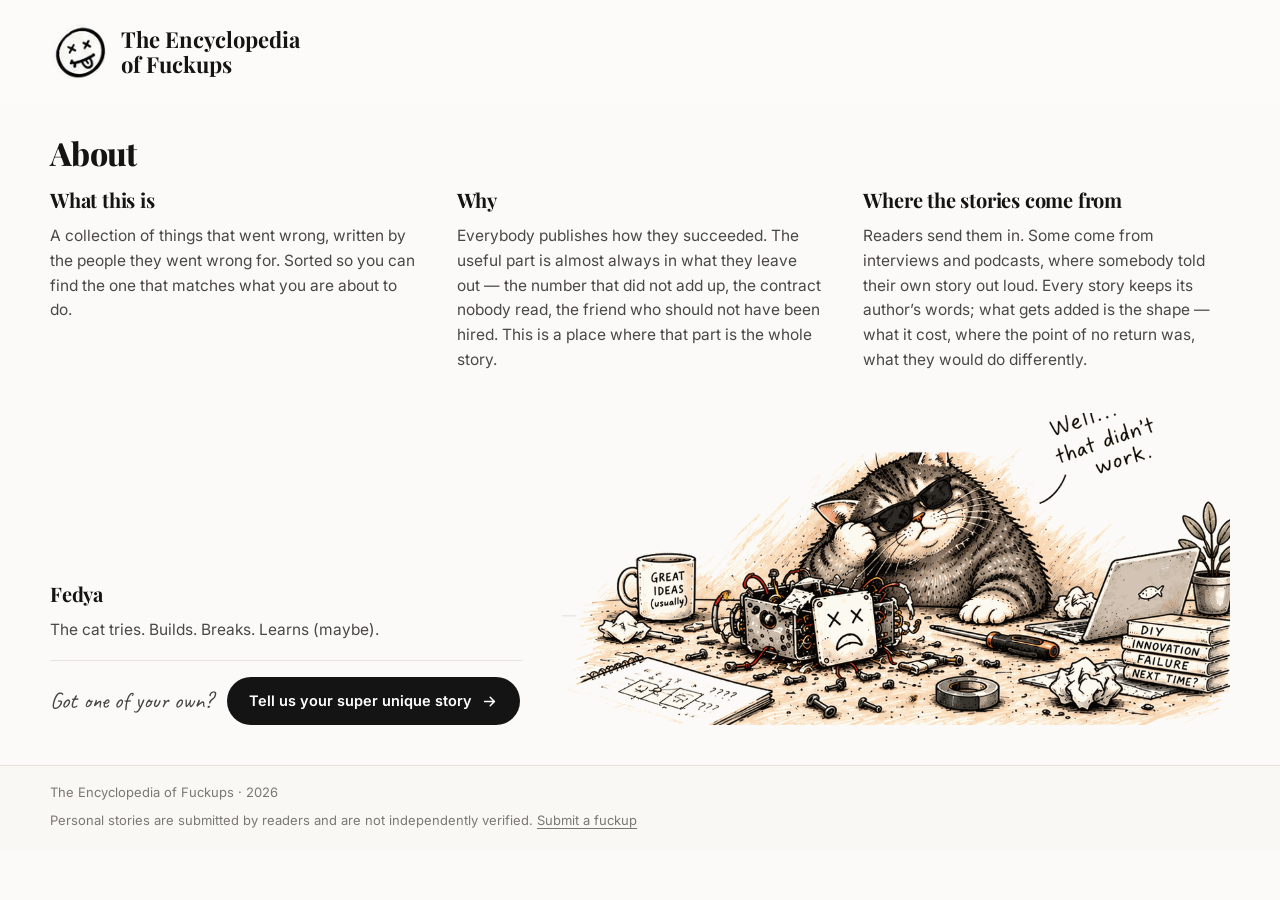
==== about.html @ d8424cf7 "About: убрал режим 'в один экран', вернул страницу в общую рамку" ====
<!doctype html>
<html lang="en">
<head>
<meta charset="utf-8">
<meta name="viewport" content="width=device-width, initial-scale=1">
<title>About — The Encyclopedia of Fuckups</title>
<link rel="preconnect" href="https://fonts.googleapis.com">
<link rel="preconnect" href="https://fonts.gstatic.com" crossorigin>
<link href="https://fonts.googleapis.com/css2?family=Caveat:wght@500;600&family=Playfair+Display:wght@700;800&family=Inter:wght@400;500;600&display=swap" rel="stylesheet">
<link rel="stylesheet" href="assets/css/style.css">
<style>
.about{padding:32px 0 40px}
h1{
  font-family:var(--serif);font-weight:800;
  font-size:clamp(26px,2.6vw,32px);line-height:1.06;
  letter-spacing:-.02em;margin:0 0 14px;
}
.blocks{display:grid;grid-template-columns:repeat(3,minmax(0,1fr));gap:20px 40px}
.lower{display:grid;grid-template-columns:40% minmax(0,1fr);gap:0 40px;align-items:end;margin-top:40px}
.lower-col{min-width:0}
.about-art{margin:0;min-width:0}
.about-art img{display:block;width:100%;height:auto}
.block h2{
  font-family:var(--serif);font-weight:700;font-size:20px;
  letter-spacing:-.01em;margin:0 0 8px;
}
.block p{font-size:15.5px;line-height:1.6;color:var(--body);margin:0}
.cta{
  display:flex;flex-wrap:wrap;align-items:center;gap:14px;
  border-top:1px solid var(--line);margin-top:18px;padding-top:16px;
}
.cta p{margin:0;font-family:var(--hand);font-size:23px;color:var(--ink-2)}
.cta a{
  display:inline-flex;align-items:center;gap:9px;background:var(--ink);color:#fff;
  border-radius:999px;font-weight:600;font-size:14.5px;padding:12px 22px;
}
.cta a:hover{background:#2c2c2c}

footer{padding:16px 0 18px}
footer .wrap.foot-grid{display:block}
.foot-text p{margin:0 0 8px;max-width:none}
.foot-text p:last-child{margin-bottom:0}

@media(max-width:1100px){
  .blocks{grid-template-columns:repeat(2,minmax(0,1fr))}
  .lower{grid-template-columns:1fr}
}
@media(max-width:900px){
  h1{font-size:32px;margin-bottom:24px}
  .blocks{grid-template-columns:1fr;gap:28px}
  .lower{grid-template-columns:1fr;gap:26px;margin-top:30px}
}
</style>
</head>
<body>

<header>
  <div class="wrap nav">
    <a class="brand" href="index.html">
      <img src="assets/img/logo.jpeg" alt="The Encyclopedia of Fuckups">
      <span class="brand-name">The Encyclopedia<br>of Fuckups</span>
    </a>
  </div>
</header>

<main>
<section class="about">
  <div class="wrap">
    <h1>About</h1>

    <div class="blocks">
      <div class="block">
        <h2>What this is</h2>
        <p>A collection of things that went wrong, written by the people they went wrong for. Sorted so you can find the one that matches what you are about to do.</p>
      </div>

      <div class="block">
        <h2>Why</h2>
        <p>Everybody publishes how they succeeded. The useful part is almost always in what they leave out &mdash; the number that did not add up, the contract nobody read, the friend who should not have been hired. This is a place where that part is the whole story.</p>
      </div>

      <div class="block">
        <h2>Where the stories come from</h2>
        <p>Readers send them in. Some come from interviews and podcasts, where somebody told their own story out loud. Every story keeps its author&rsquo;s words; what gets added is the shape &mdash; what it cost, where the point of no return was, what they would do differently.</p>
      </div>

    </div>

    <div class="lower">
      <div class="lower-col">
        <div class="block">
          <h2>Fedya</h2>
          <p>The cat tries. Builds. Breaks. Learns (maybe).</p>
        </div>

        <div class="cta">
          <p>Got one of your own?</p>
          <a href="submit.html">Tell us your super unique story
            <svg width="17" height="17" viewBox="0 0 24 24" fill="none" stroke="currentColor" stroke-width="2.1" stroke-linecap="round" stroke-linejoin="round" aria-hidden="true"><path d="M5 12h13M13 6l6 6-6 6"/></svg>
          </a>
        </div>
      </div>

      <p class="about-art">
        <img src="assets/img/fedya-about.png" alt="Fedya, the encyclopedia's cat, next to a robot he has taken apart, a mug that reads great ideas (usually) and a stack of books titled DIY, innovation, failure, next time. He says: well, that didn't work.">
      </p>
    </div>
  </div>
</section>
</main>

<footer>
  <div class="wrap foot-grid">
    <div class="foot-text">
      <p>The Encyclopedia of Fuckups &middot; 2026</p>
      <p>Personal stories are submitted by readers and are not independently verified. <a href="submit.html">Submit a fuckup</a></p>
    </div>
  </div>
</footer>

</body>
</html>
---- assets/css/style.css ----
:root{
  --paper:#FBFAF8;
  --hero-bg:#FCFBF9;
  --band:#FAF8F5;
  --ink:#141414;
  --ink-2:#454441;
  --body:#4A4845;
  --muted:#7A7874;
  --line:#E6E3DC;
  --accent:#F5A25D;
  --accent-soft:#FDEBD9;
  --serif:'Playfair Display', Georgia, serif;
  --sans:'Inter', -apple-system, Helvetica, Arial, sans-serif;
  --hand:'Caveat', cursive;
}
*{box-sizing:border-box}
html{scroll-behavior:smooth}
body{
  margin:0;background:var(--paper);color:var(--ink);
  font-family:var(--sans);font-size:15px;line-height:1.6;
}
@media (prefers-reduced-motion:reduce){*{transition:none!important;animation:none!important}}
a{color:inherit;text-decoration:none}
:focus-visible{outline:2px solid var(--accent);outline-offset:3px}
.wrap{width:min(1180px,calc(100% - 60px));margin:0 auto}

/* header */
header{background:var(--hero-bg)}
.nav{display:flex;align-items:center;gap:34px;padding:24px 0}
.brand{display:flex;align-items:center;gap:15px;margin-right:auto}
.brand img{width:56px;height:56px;display:block;border-radius:50%}
.brand-name{font-family:var(--serif);font-weight:700;font-size:22px;line-height:1.14}
.menu{display:flex;gap:34px;font-size:14.5px;font-weight:500;color:var(--body)}
.menu a{padding-bottom:5px}
.menu a:hover{color:var(--ink)}
.menu a.is-active{color:var(--ink);border-bottom:2.5px solid var(--accent)}
.icon-btn{border:0;background:transparent;padding:6px;cursor:pointer;line-height:0;color:var(--ink)}

/* footer */
footer{border-top:1px solid var(--line);padding:32px 0 44px;color:var(--muted);font-size:13px;background:var(--band)}
footer .wrap{display:flex;flex-wrap:wrap;gap:16px;justify-content:space-between}
footer a{text-decoration:underline;text-underline-offset:3px}

@media(max-width:900px){
  .menu{display:none}
}
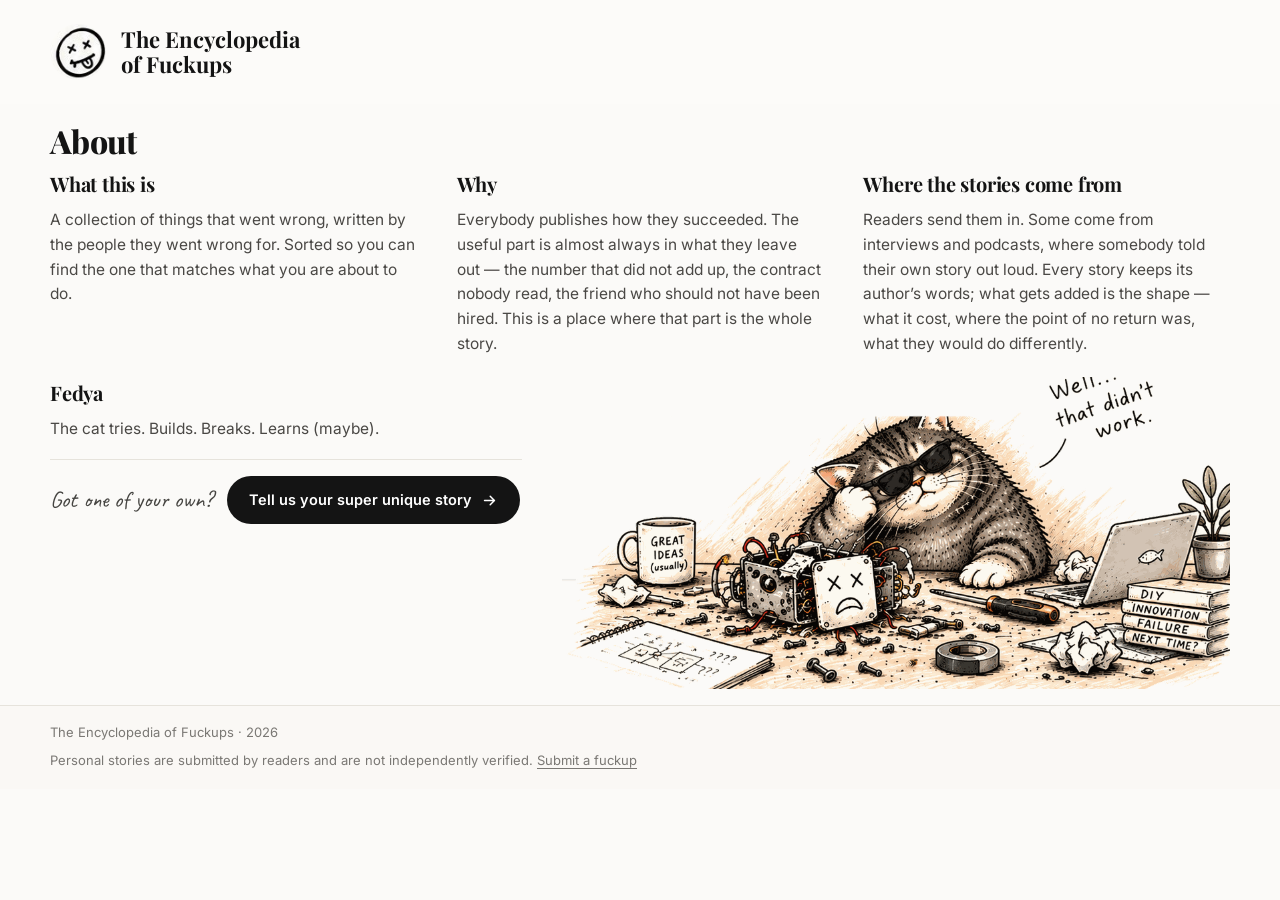
==== commit 26c236fe: "About: подъём нижнего блока, ограничение высоты иллюстрации, сжатие отступов" ====
--- a/about.html
+++ b/about.html
@@ -9,17 +9,17 @@
 <link href="https://fonts.googleapis.com/css2?family=Caveat:wght@500;600&family=Playfair+Display:wght@700;800&family=Inter:wght@400;500;600&display=swap" rel="stylesheet">
 <link rel="stylesheet" href="assets/css/style.css">
 <style>
-.about{padding:32px 0 40px}
+.about{padding:20px 0 16px}
 h1{
   font-family:var(--serif);font-weight:800;
   font-size:clamp(26px,2.6vw,32px);line-height:1.06;
-  letter-spacing:-.02em;margin:0 0 14px;
+  letter-spacing:-.02em;margin:0 0 10px;
 }
 .blocks{display:grid;grid-template-columns:repeat(3,minmax(0,1fr));gap:20px 40px}
-.lower{display:grid;grid-template-columns:40% minmax(0,1fr);gap:0 40px;align-items:end;margin-top:40px}
+.lower{display:grid;grid-template-columns:40% minmax(0,1fr);gap:0 40px;align-items:start;margin-top:20px}
 .lower-col{min-width:0}
 .about-art{margin:0;min-width:0}
-.about-art img{display:block;width:100%;height:auto}
+.about-art img{display:block;width:auto;height:auto;max-width:100%;max-height:38dvh;margin-left:auto}
 .block h2{
   font-family:var(--serif);font-weight:700;font-size:20px;
   letter-spacing:-.01em;margin:0 0 8px;
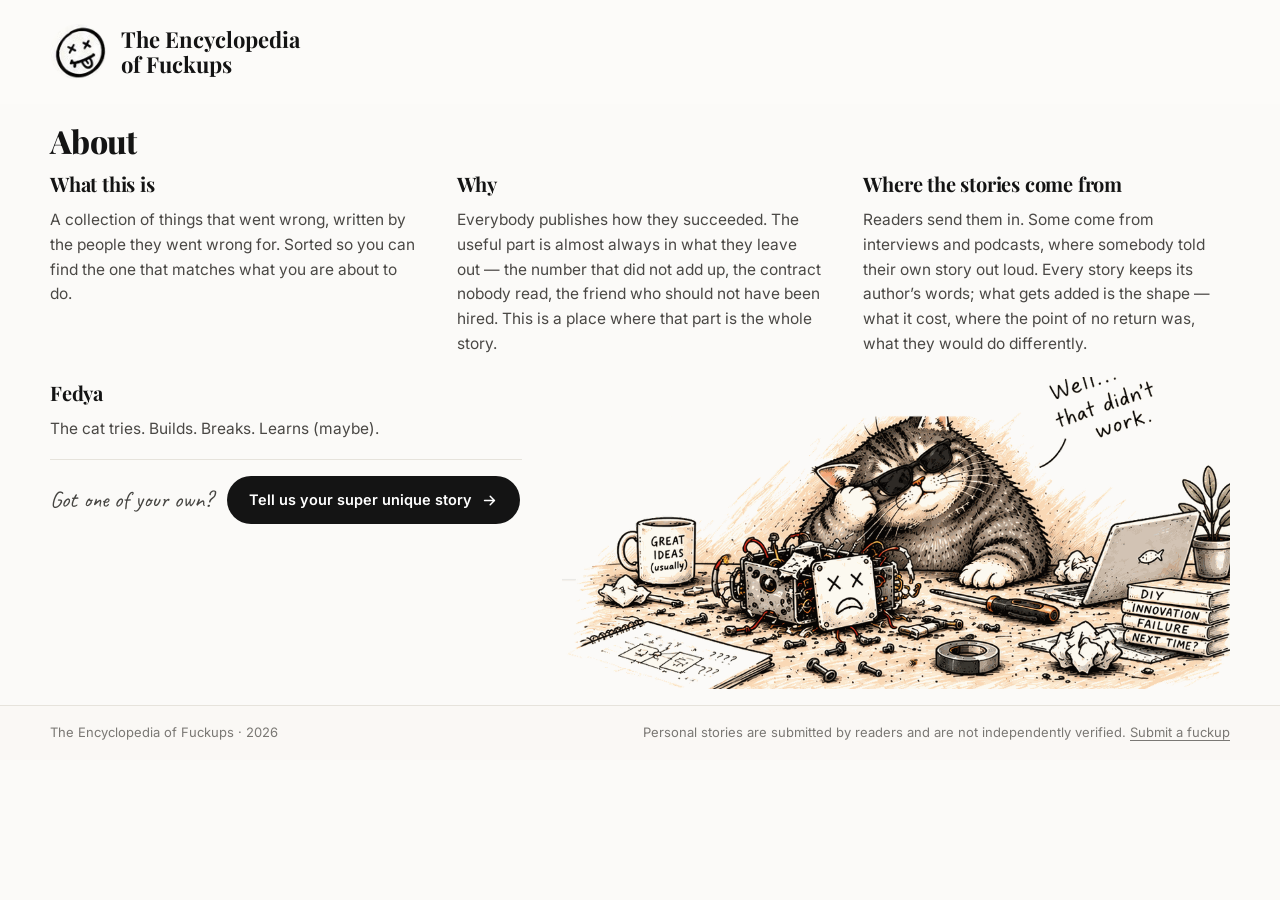
==== commit 32b43634: "Единый подвал на всех страницах, убрано меню в шапке главной, пустой поиск не уходит со страницы" ====
--- a/about.html
+++ b/about.html
@@ -37,9 +37,6 @@
 .cta a:hover{background:#2c2c2c}
 
 footer{padding:16px 0 18px}
-footer .wrap.foot-grid{display:block}
-.foot-text p{margin:0 0 8px;max-width:none}
-.foot-text p:last-child{margin-bottom:0}
 
 @media(max-width:1100px){
   .blocks{grid-template-columns:repeat(2,minmax(0,1fr))}
@@ -110,11 +107,9 @@
 </main>
 
 <footer>
-  <div class="wrap foot-grid">
-    <div class="foot-text">
-      <p>The Encyclopedia of Fuckups &middot; 2026</p>
-      <p>Personal stories are submitted by readers and are not independently verified. <a href="submit.html">Submit a fuckup</a></p>
-    </div>
+  <div class="wrap">
+    <span>The Encyclopedia of Fuckups &middot; 2026</span>
+    <span>Personal stories are submitted by readers and are not independently verified. <a href="submit.html">Submit a fuckup</a></span>
   </div>
 </footer>
 
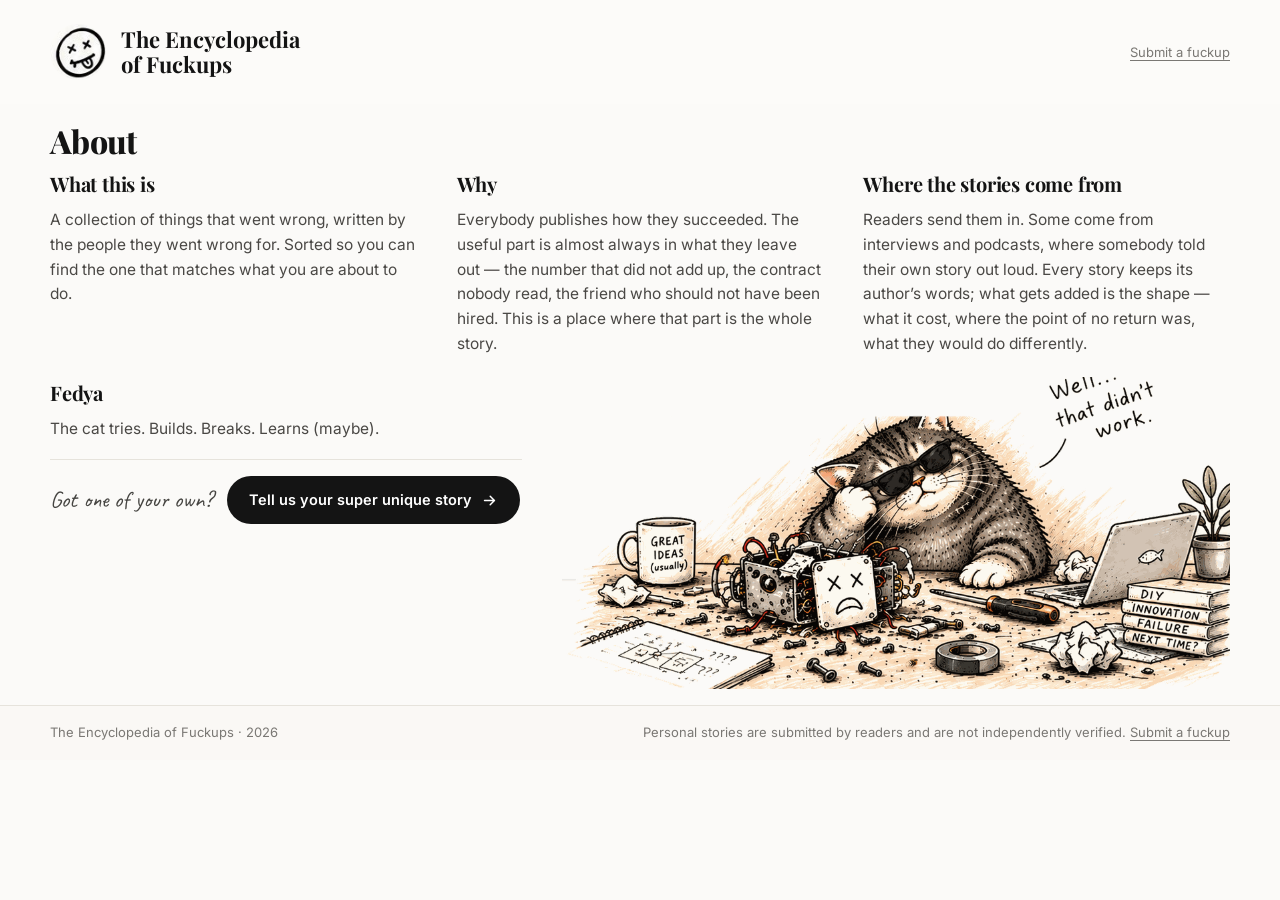
==== commit 66a53c0b: "Ссылка Submit a fuckup в шапке всех страниц" ====
--- a/about.html
+++ b/about.html
@@ -57,6 +57,7 @@
       <img src="assets/img/logo.jpeg" alt="The Encyclopedia of Fuckups">
       <span class="brand-name">The Encyclopedia<br>of Fuckups</span>
     </a>
+    <a class="nav-submit" href="submit.html">Submit a fuckup</a>
   </div>
 </header>
 
--- a/assets/css/style.css
+++ b/assets/css/style.css
@@ -35,6 +35,8 @@
 .menu a:hover{color:var(--ink)}
 .menu a.is-active{color:var(--ink);border-bottom:2.5px solid var(--accent)}
 .icon-btn{border:0;background:transparent;padding:6px;cursor:pointer;line-height:0;color:var(--ink)}
+.nav-submit{font-size:13px;color:var(--muted);text-decoration:underline;text-underline-offset:3px}
+.nav-submit:hover{color:var(--ink)}
 
 /* footer */
 footer{border-top:1px solid var(--line);padding:32px 0 44px;color:var(--muted);font-size:13px;background:var(--band)}
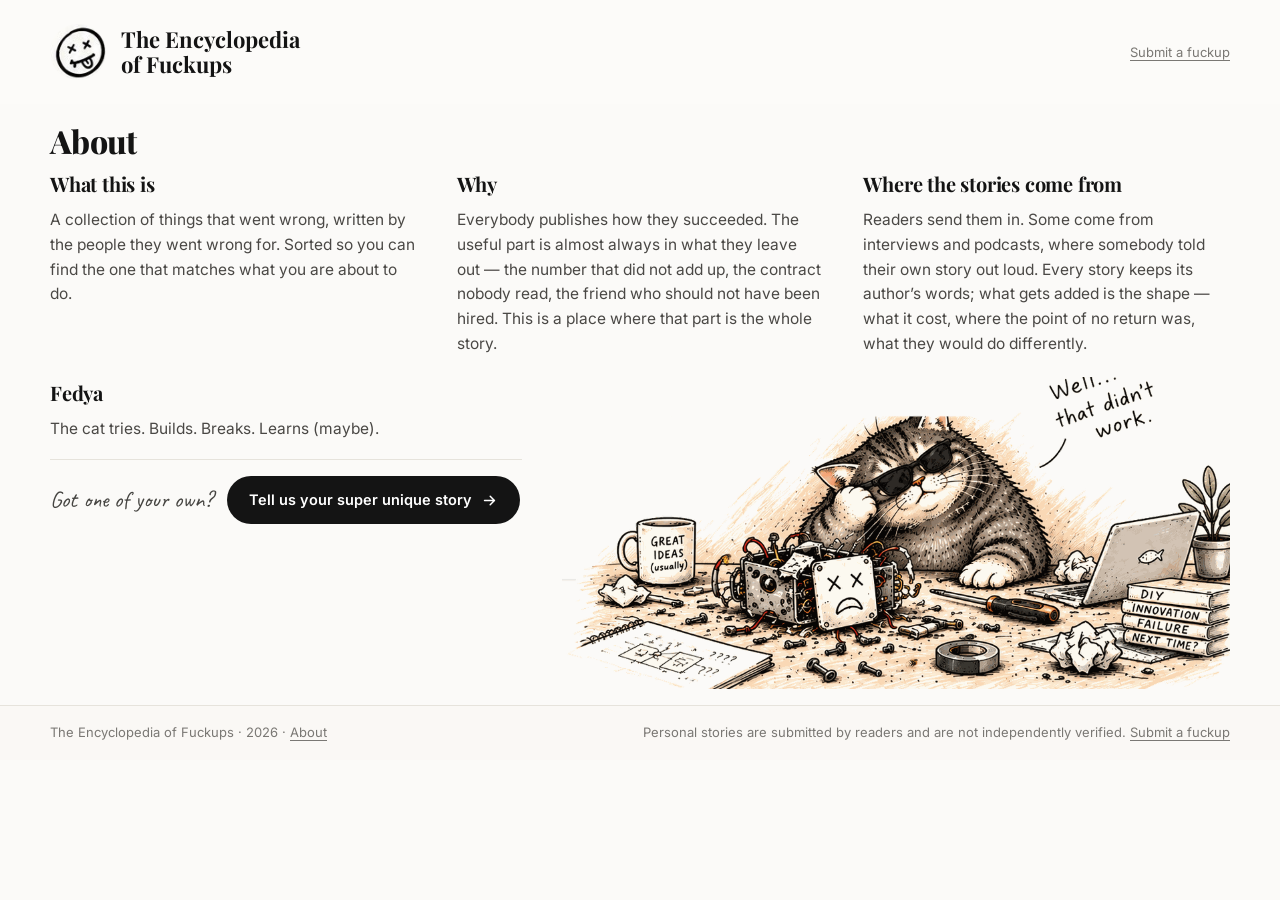
==== commit 21b37f66: "Ссылка About в подвале всех страниц" ====
--- a/about.html
+++ b/about.html
@@ -109,7 +109,7 @@
 
 <footer>
   <div class="wrap">
-    <span>The Encyclopedia of Fuckups &middot; 2026</span>
+    <span>The Encyclopedia of Fuckups &middot; 2026 &middot; <a href="about.html">About</a></span>
     <span>Personal stories are submitted by readers and are not independently verified. <a href="submit.html">Submit a fuckup</a></span>
   </div>
 </footer>
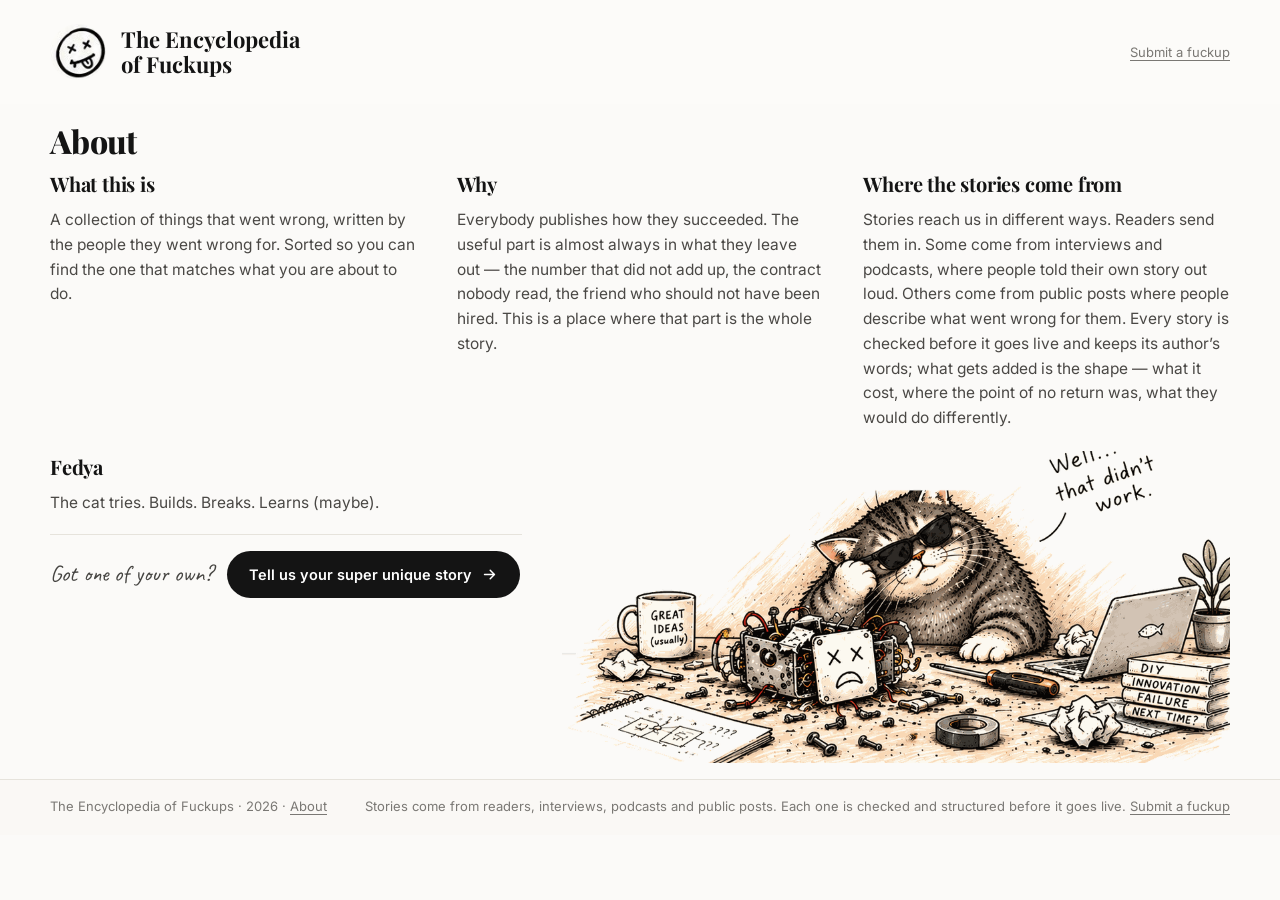
==== commit d2558044: "Footer and About: where stories come from" ====
--- a/about.html
+++ b/about.html
@@ -3,6 +3,8 @@
 <head>
 <meta charset="utf-8">
 <meta name="viewport" content="width=device-width, initial-scale=1">
+<link rel="icon" type="image/png" sizes="32x32" href="/assets/img/favicon-32.png">
+<link rel="apple-touch-icon" sizes="180x180" href="/assets/img/favicon-180.png">
 <title>About — The Encyclopedia of Fuckups</title>
 <link rel="preconnect" href="https://fonts.googleapis.com">
 <link rel="preconnect" href="https://fonts.gstatic.com" crossorigin>
@@ -79,7 +81,7 @@
 
       <div class="block">
         <h2>Where the stories come from</h2>
-        <p>Readers send them in. Some come from interviews and podcasts, where somebody told their own story out loud. Every story keeps its author&rsquo;s words; what gets added is the shape &mdash; what it cost, where the point of no return was, what they would do differently.</p>
+        <p>Stories reach us in different ways. Readers send them in. Some come from interviews and podcasts, where people told their own story out loud. Others come from public posts where people describe what went wrong for them. Every story is checked before it goes live and keeps its author&rsquo;s words; what gets added is the shape &mdash; what it cost, where the point of no return was, what they would do differently.</p>
       </div>
 
     </div>
@@ -110,7 +112,7 @@
 <footer>
   <div class="wrap">
     <span>The Encyclopedia of Fuckups &middot; 2026 &middot; <a href="about.html">About</a></span>
-    <span>Personal stories are submitted by readers and are not independently verified. <a href="submit.html">Submit a fuckup</a></span>
+    <span>Stories come from readers, interviews, podcasts and public posts. Each one is checked and structured before it goes live. <a href="submit.html">Submit a fuckup</a></span>
   </div>
 </footer>
 
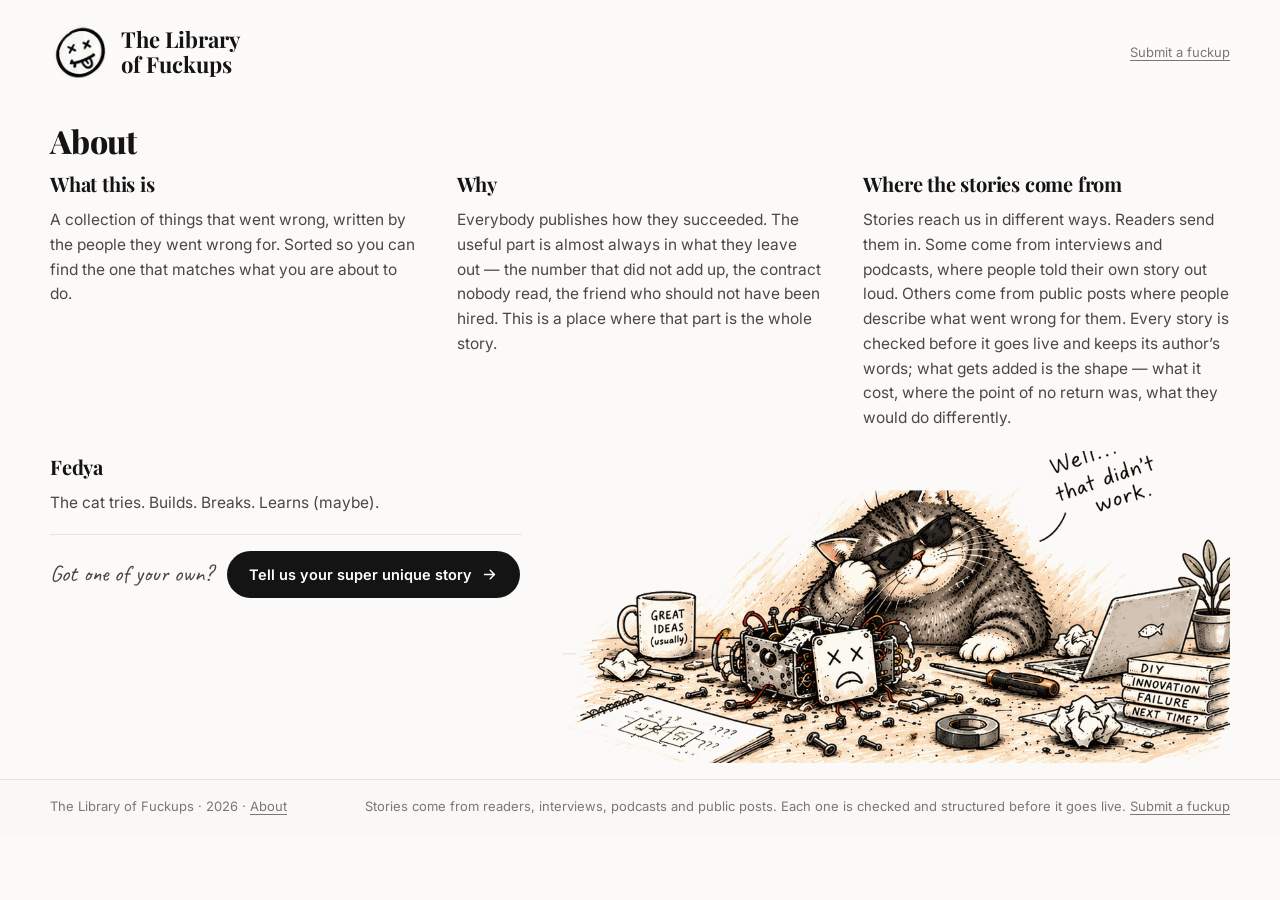
==== commit 3fb2b8c1: "Rename site: The Encyclopedia of Fuckups -> The Library of Fuckups Co-Authored-By: Claude Opus 5.5 <" ====
--- a/about.html
+++ b/about.html
@@ -5,7 +5,7 @@
 <meta name="viewport" content="width=device-width, initial-scale=1">
 <link rel="icon" type="image/png" sizes="32x32" href="/assets/img/favicon-32.png">
 <link rel="apple-touch-icon" sizes="180x180" href="/assets/img/favicon-180.png">
-<title>About — The Encyclopedia of Fuckups</title>
+<title>About — The Library of Fuckups</title>
 <link rel="preconnect" href="https://fonts.googleapis.com">
 <link rel="preconnect" href="https://fonts.gstatic.com" crossorigin>
 <link href="https://fonts.googleapis.com/css2?family=Caveat:wght@500;600&family=Playfair+Display:wght@700;800&family=Inter:wght@400;500;600&display=swap" rel="stylesheet">
@@ -56,8 +56,8 @@
 <header>
   <div class="wrap nav">
     <a class="brand" href="index.html">
-      <img src="assets/img/logo.jpeg" alt="The Encyclopedia of Fuckups">
-      <span class="brand-name">The Encyclopedia<br>of Fuckups</span>
+      <img src="assets/img/logo.jpeg" alt="The Library of Fuckups">
+      <span class="brand-name">The Library<br>of Fuckups</span>
     </a>
     <a class="nav-submit" href="submit.html">Submit a fuckup</a>
   </div>
@@ -102,7 +102,7 @@
       </div>
 
       <p class="about-art">
-        <img src="assets/img/fedya-about.png" alt="Fedya, the encyclopedia's cat, next to a robot he has taken apart, a mug that reads great ideas (usually) and a stack of books titled DIY, innovation, failure, next time. He says: well, that didn't work.">
+        <img src="assets/img/fedya-about.png" alt="Fedya, the library's cat, next to a robot he has taken apart, a mug that reads great ideas (usually) and a stack of books titled DIY, innovation, failure, next time. He says: well, that didn't work.">
       </p>
     </div>
   </div>
@@ -111,7 +111,7 @@
 
 <footer>
   <div class="wrap">
-    <span>The Encyclopedia of Fuckups &middot; 2026 &middot; <a href="about.html">About</a></span>
+    <span>The Library of Fuckups &middot; 2026 &middot; <a href="about.html">About</a></span>
     <span>Stories come from readers, interviews, podcasts and public posts. Each one is checked and structured before it goes live. <a href="submit.html">Submit a fuckup</a></span>
   </div>
 </footer>
